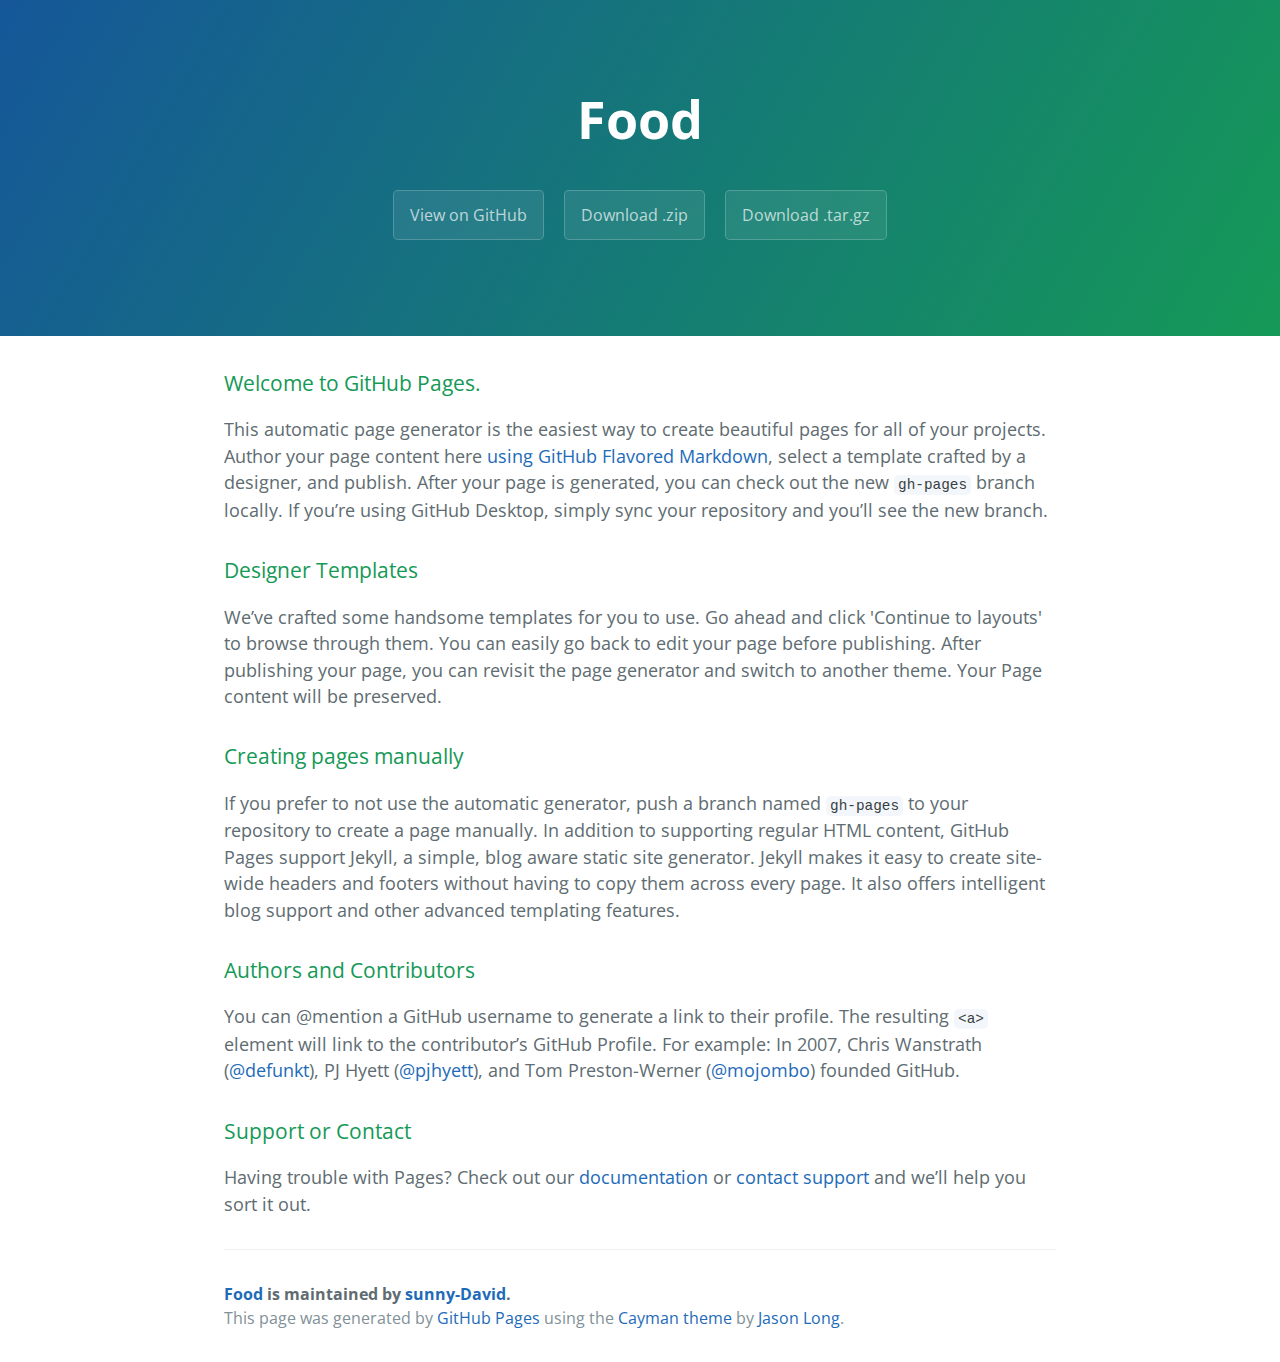
==== index.html @ e983cb5f "Create gh-pages branch via GitHub" ====
<!DOCTYPE html>
<html lang="en-us">
  <head>
    <meta charset="UTF-8">
    <title>Food by sunny-David</title>
    <meta name="viewport" content="width=device-width, initial-scale=1">
    <link rel="stylesheet" type="text/css" href="stylesheets/normalize.css" media="screen">
    <link href='https://fonts.googleapis.com/css?family=Open+Sans:400,700' rel='stylesheet' type='text/css'>
    <link rel="stylesheet" type="text/css" href="stylesheets/stylesheet.css" media="screen">
    <link rel="stylesheet" type="text/css" href="stylesheets/github-light.css" media="screen">
  </head>
  <body>
    <section class="page-header">
      <h1 class="project-name">Food</h1>
      <h2 class="project-tagline"></h2>
      <a href="https://github.com/sunny-David/food" class="btn">View on GitHub</a>
      <a href="https://github.com/sunny-David/food/zipball/master" class="btn">Download .zip</a>
      <a href="https://github.com/sunny-David/food/tarball/master" class="btn">Download .tar.gz</a>
    </section>

    <section class="main-content">
      <h3>
<a id="welcome-to-github-pages" class="anchor" href="#welcome-to-github-pages" aria-hidden="true"><span aria-hidden="true" class="octicon octicon-link"></span></a>Welcome to GitHub Pages.</h3>

<p>This automatic page generator is the easiest way to create beautiful pages for all of your projects. Author your page content here <a href="https://guides.github.com/features/mastering-markdown/">using GitHub Flavored Markdown</a>, select a template crafted by a designer, and publish. After your page is generated, you can check out the new <code>gh-pages</code> branch locally. If you’re using GitHub Desktop, simply sync your repository and you’ll see the new branch.</p>

<h3>
<a id="designer-templates" class="anchor" href="#designer-templates" aria-hidden="true"><span aria-hidden="true" class="octicon octicon-link"></span></a>Designer Templates</h3>

<p>We’ve crafted some handsome templates for you to use. Go ahead and click 'Continue to layouts' to browse through them. You can easily go back to edit your page before publishing. After publishing your page, you can revisit the page generator and switch to another theme. Your Page content will be preserved.</p>

<h3>
<a id="creating-pages-manually" class="anchor" href="#creating-pages-manually" aria-hidden="true"><span aria-hidden="true" class="octicon octicon-link"></span></a>Creating pages manually</h3>

<p>If you prefer to not use the automatic generator, push a branch named <code>gh-pages</code> to your repository to create a page manually. In addition to supporting regular HTML content, GitHub Pages support Jekyll, a simple, blog aware static site generator. Jekyll makes it easy to create site-wide headers and footers without having to copy them across every page. It also offers intelligent blog support and other advanced templating features.</p>

<h3>
<a id="authors-and-contributors" class="anchor" href="#authors-and-contributors" aria-hidden="true"><span aria-hidden="true" class="octicon octicon-link"></span></a>Authors and Contributors</h3>

<p>You can @mention a GitHub username to generate a link to their profile. The resulting <code>&lt;a&gt;</code> element will link to the contributor’s GitHub Profile. For example: In 2007, Chris Wanstrath (<a href="https://github.com/defunkt" class="user-mention">@defunkt</a>), PJ Hyett (<a href="https://github.com/pjhyett" class="user-mention">@pjhyett</a>), and Tom Preston-Werner (<a href="https://github.com/mojombo" class="user-mention">@mojombo</a>) founded GitHub.</p>

<h3>
<a id="support-or-contact" class="anchor" href="#support-or-contact" aria-hidden="true"><span aria-hidden="true" class="octicon octicon-link"></span></a>Support or Contact</h3>

<p>Having trouble with Pages? Check out our <a href="https://help.github.com/pages">documentation</a> or <a href="https://github.com/contact">contact support</a> and we’ll help you sort it out.</p>

      <footer class="site-footer">
        <span class="site-footer-owner"><a href="https://github.com/sunny-David/food">Food</a> is maintained by <a href="https://github.com/sunny-David">sunny-David</a>.</span>

        <span class="site-footer-credits">This page was generated by <a href="https://pages.github.com">GitHub Pages</a> using the <a href="https://github.com/jasonlong/cayman-theme">Cayman theme</a> by <a href="https://twitter.com/jasonlong">Jason Long</a>.</span>
      </footer>

    </section>

  
  </body>
</html>
---- stylesheets/stylesheet.css ----
* {
  box-sizing: border-box; }

body {
  padding: 0;
  margin: 0;
  font-family: "Open Sans", "Helvetica Neue", Helvetica, Arial, sans-serif;
  font-size: 16px;
  line-height: 1.5;
  color: #606c71; }

a {
  color: #1e6bb8;
  text-decoration: none; }
  a:hover {
    text-decoration: underline; }

.btn {
  display: inline-block;
  margin-bottom: 1rem;
  color: rgba(255, 255, 255, 0.7);
  background-color: rgba(255, 255, 255, 0.08);
  border-color: rgba(255, 255, 255, 0.2);
  border-style: solid;
  border-width: 1px;
  border-radius: 0.3rem;
  transition: color 0.2s, background-color 0.2s, border-color 0.2s; }
  .btn + .btn {
    margin-left: 1rem; }

.btn:hover {
  color: rgba(255, 255, 255, 0.8);
  text-decoration: none;
  background-color: rgba(255, 255, 255, 0.2);
  border-color: rgba(255, 255, 255, 0.3); }

@media screen and (min-width: 64em) {
  .btn {
    padding: 0.75rem 1rem; } }

@media screen and (min-width: 42em) and (max-width: 64em) {
  .btn {
    padding: 0.6rem 0.9rem;
    font-size: 0.9rem; } }

@media screen and (max-width: 42em) {
  .btn {
    display: block;
    width: 100%;
    padding: 0.75rem;
    font-size: 0.9rem; }
    .btn + .btn {
      margin-top: 1rem;
      margin-left: 0; } }

.page-header {
  color: #fff;
  text-align: center;
  background-color: #159957;
  background-image: linear-gradient(120deg, #155799, #159957); }

@media screen and (min-width: 64em) {
  .page-header {
    padding: 5rem 6rem; } }

@media screen and (min-width: 42em) and (max-width: 64em) {
  .page-header {
    padding: 3rem 4rem; } }

@media screen and (max-width: 42em) {
  .page-header {
    padding: 2rem 1rem; } }

.project-name {
  margin-top: 0;
  margin-bottom: 0.1rem; }

@media screen and (min-width: 64em) {
  .project-name {
    font-size: 3.25rem; } }

@media screen and (min-width: 42em) and (max-width: 64em) {
  .project-name {
    font-size: 2.25rem; } }

@media screen and (max-width: 42em) {
  .project-name {
    font-size: 1.75rem; } }

.project-tagline {
  margin-bottom: 2rem;
  font-weight: normal;
  opacity: 0.7; }

@media screen and (min-width: 64em) {
  .project-tagline {
    font-size: 1.25rem; } }

@media screen and (min-width: 42em) and (max-width: 64em) {
  .project-tagline {
    font-size: 1.15rem; } }

@media screen and (max-width: 42em) {
  .project-tagline {
    font-size: 1rem; } }

.main-content :first-child {
  margin-top: 0; }
.main-content img {
  max-width: 100%; }
.main-content h1, .main-content h2, .main-content h3, .main-content h4, .main-content h5, .main-content h6 {
  margin-top: 2rem;
  margin-bottom: 1rem;
  font-weight: normal;
  color: #159957; }
.main-content p {
  margin-bottom: 1em; }
.main-content code {
  padding: 2px 4px;
  font-family: Consolas, "Liberation Mono", Menlo, Courier, monospace;
  font-size: 0.9rem;
  color: #383e41;
  background-color: #f3f6fa;
  border-radius: 0.3rem; }
.main-content pre {
  padding: 0.8rem;
  margin-top: 0;
  margin-bottom: 1rem;
  font: 1rem Consolas, "Liberation Mono", Menlo, Courier, monospace;
  color: #567482;
  word-wrap: normal;
  background-color: #f3f6fa;
  border: solid 1px #dce6f0;
  border-radius: 0.3rem; }
  .main-content pre > code {
    padding: 0;
    margin: 0;
    font-size: 0.9rem;
    color: #567482;
    word-break: normal;
    white-space: pre;
    background: transparent;
    border: 0; }
.main-content .highlight {
  margin-bottom: 1rem; }
  .main-content .highlight pre {
    margin-bottom: 0;
    word-break: normal; }
.main-content .highlight pre, .main-content pre {
  padding: 0.8rem;
  overflow: auto;
  font-size: 0.9rem;
  line-height: 1.45;
  border-radius: 0.3rem; }
.main-content pre code, .main-content pre tt {
  display: inline;
  max-width: initial;
  padding: 0;
  margin: 0;
  overflow: initial;
  line-height: inherit;
  word-wrap: normal;
  background-color: transparent;
  border: 0; }
  .main-content pre code:before, .main-content pre code:after, .main-content pre tt:before, .main-content pre tt:after {
    content: normal; }
.main-content ul, .main-content ol {
  margin-top: 0; }
.main-content blockquote {
  padding: 0 1rem;
  margin-left: 0;
  color: #819198;
  border-left: 0.3rem solid #dce6f0; }
  .main-content blockquote > :first-child {
    margin-top: 0; }
  .main-content blockquote > :last-child {
    margin-bottom: 0; }
.main-content table {
  display: block;
  width: 100%;
  overflow: auto;
  word-break: normal;
  word-break: keep-all; }
  .main-content table th {
    font-weight: bold; }
  .main-content table th, .main-content table td {
    padding: 0.5rem 1rem;
    border: 1px solid #e9ebec; }
.main-content dl {
  padding: 0; }
  .main-content dl dt {
    padding: 0;
    margin-top: 1rem;
    font-size: 1rem;
    font-weight: bold; }
  .main-content dl dd {
    padding: 0;
    margin-bottom: 1rem; }
.main-content hr {
  height: 2px;
  padding: 0;
  margin: 1rem 0;
  background-color: #eff0f1;
  border: 0; }

@media screen and (min-width: 64em) {
  .main-content {
    max-width: 64rem;
    padding: 2rem 6rem;
    margin: 0 auto;
    font-size: 1.1rem; } }

@media screen and (min-width: 42em) and (max-width: 64em) {
  .main-content {
    padding: 2rem 4rem;
    font-size: 1.1rem; } }

@media screen and (max-width: 42em) {
  .main-content {
    padding: 2rem 1rem;
    font-size: 1rem; } }

.site-footer {
  padding-top: 2rem;
  margin-top: 2rem;
  border-top: solid 1px #eff0f1; }

.site-footer-owner {
  display: block;
  font-weight: bold; }

.site-footer-credits {
  color: #819198; }

@media screen and (min-width: 64em) {
  .site-footer {
    font-size: 1rem; } }

@media screen and (min-width: 42em) and (max-width: 64em) {
  .site-footer {
    font-size: 1rem; } }

@media screen and (max-width: 42em) {
  .site-footer {
    font-size: 0.9rem; } }
---- stylesheets/github-light.css ----
/*
The MIT License (MIT)

Copyright (c) 2016 GitHub, Inc.

Permission is hereby granted, free of charge, to any person obtaining a copy
of this software and associated documentation files (the "Software"), to deal
in the Software without restriction, including without limitation the rights
to use, copy, modify, merge, publish, distribute, sublicense, and/or sell
copies of the Software, and to permit persons to whom the Software is
furnished to do so, subject to the following conditions:

The above copyright notice and this permission notice shall be included in all
copies or substantial portions of the Software.

THE SOFTWARE IS PROVIDED "AS IS", WITHOUT WARRANTY OF ANY KIND, EXPRESS OR
IMPLIED, INCLUDING BUT NOT LIMITED TO THE WARRANTIES OF MERCHANTABILITY,
FITNESS FOR A PARTICULAR PURPOSE AND NONINFRINGEMENT. IN NO EVENT SHALL THE
AUTHORS OR COPYRIGHT HOLDERS BE LIABLE FOR ANY CLAIM, DAMAGES OR OTHER
LIABILITY, WHETHER IN AN ACTION OF CONTRACT, TORT OR OTHERWISE, ARISING FROM,
OUT OF OR IN CONNECTION WITH THE SOFTWARE OR THE USE OR OTHER DEALINGS IN THE
SOFTWARE.

*/

.pl-c /* comment */ {
  color: #969896;
}

.pl-c1 /* constant, variable.other.constant, support, meta.property-name, support.constant, support.variable, meta.module-reference, markup.raw, meta.diff.header */,
.pl-s .pl-v /* string variable */ {
  color: #0086b3;
}

.pl-e /* entity */,
.pl-en /* entity.name */ {
  color: #795da3;
}

.pl-smi /* variable.parameter.function, storage.modifier.package, storage.modifier.import, storage.type.java, variable.other */,
.pl-s .pl-s1 /* string source */ {
  color: #333;
}

.pl-ent /* entity.name.tag */ {
  color: #63a35c;
}

.pl-k /* keyword, storage, storage.type */ {
  color: #a71d5d;
}

.pl-s /* string */,
.pl-pds /* punctuation.definition.string, string.regexp.character-class */,
.pl-s .pl-pse .pl-s1 /* string punctuation.section.embedded source */,
.pl-sr /* string.regexp */,
.pl-sr .pl-cce /* string.regexp constant.character.escape */,
.pl-sr .pl-sre /* string.regexp source.ruby.embedded */,
.pl-sr .pl-sra /* string.regexp string.regexp.arbitrary-repitition */ {
  color: #183691;
}

.pl-v /* variable */ {
  color: #ed6a43;
}

.pl-id /* invalid.deprecated */ {
  color: #b52a1d;
}

.pl-ii /* invalid.illegal */ {
  color: #f8f8f8;
  background-color: #b52a1d;
}

.pl-sr .pl-cce /* string.regexp constant.character.escape */ {
  font-weight: bold;
  color: #63a35c;
}

.pl-ml /* markup.list */ {
  color: #693a17;
}

.pl-mh /* markup.heading */,
.pl-mh .pl-en /* markup.heading entity.name */,
.pl-ms /* meta.separator */ {
  font-weight: bold;
  color: #1d3e81;
}

.pl-mq /* markup.quote */ {
  color: #008080;
}

.pl-mi /* markup.italic */ {
  font-style: italic;
  color: #333;
}

.pl-mb /* markup.bold */ {
  font-weight: bold;
  color: #333;
}

.pl-md /* markup.deleted, meta.diff.header.from-file */ {
  color: #bd2c00;
  background-color: #ffecec;
}

.pl-mi1 /* markup.inserted, meta.diff.header.to-file */ {
  color: #55a532;
  background-color: #eaffea;
}

.pl-mdr /* meta.diff.range */ {
  font-weight: bold;
  color: #795da3;
}

.pl-mo /* meta.output */ {
  color: #1d3e81;
}
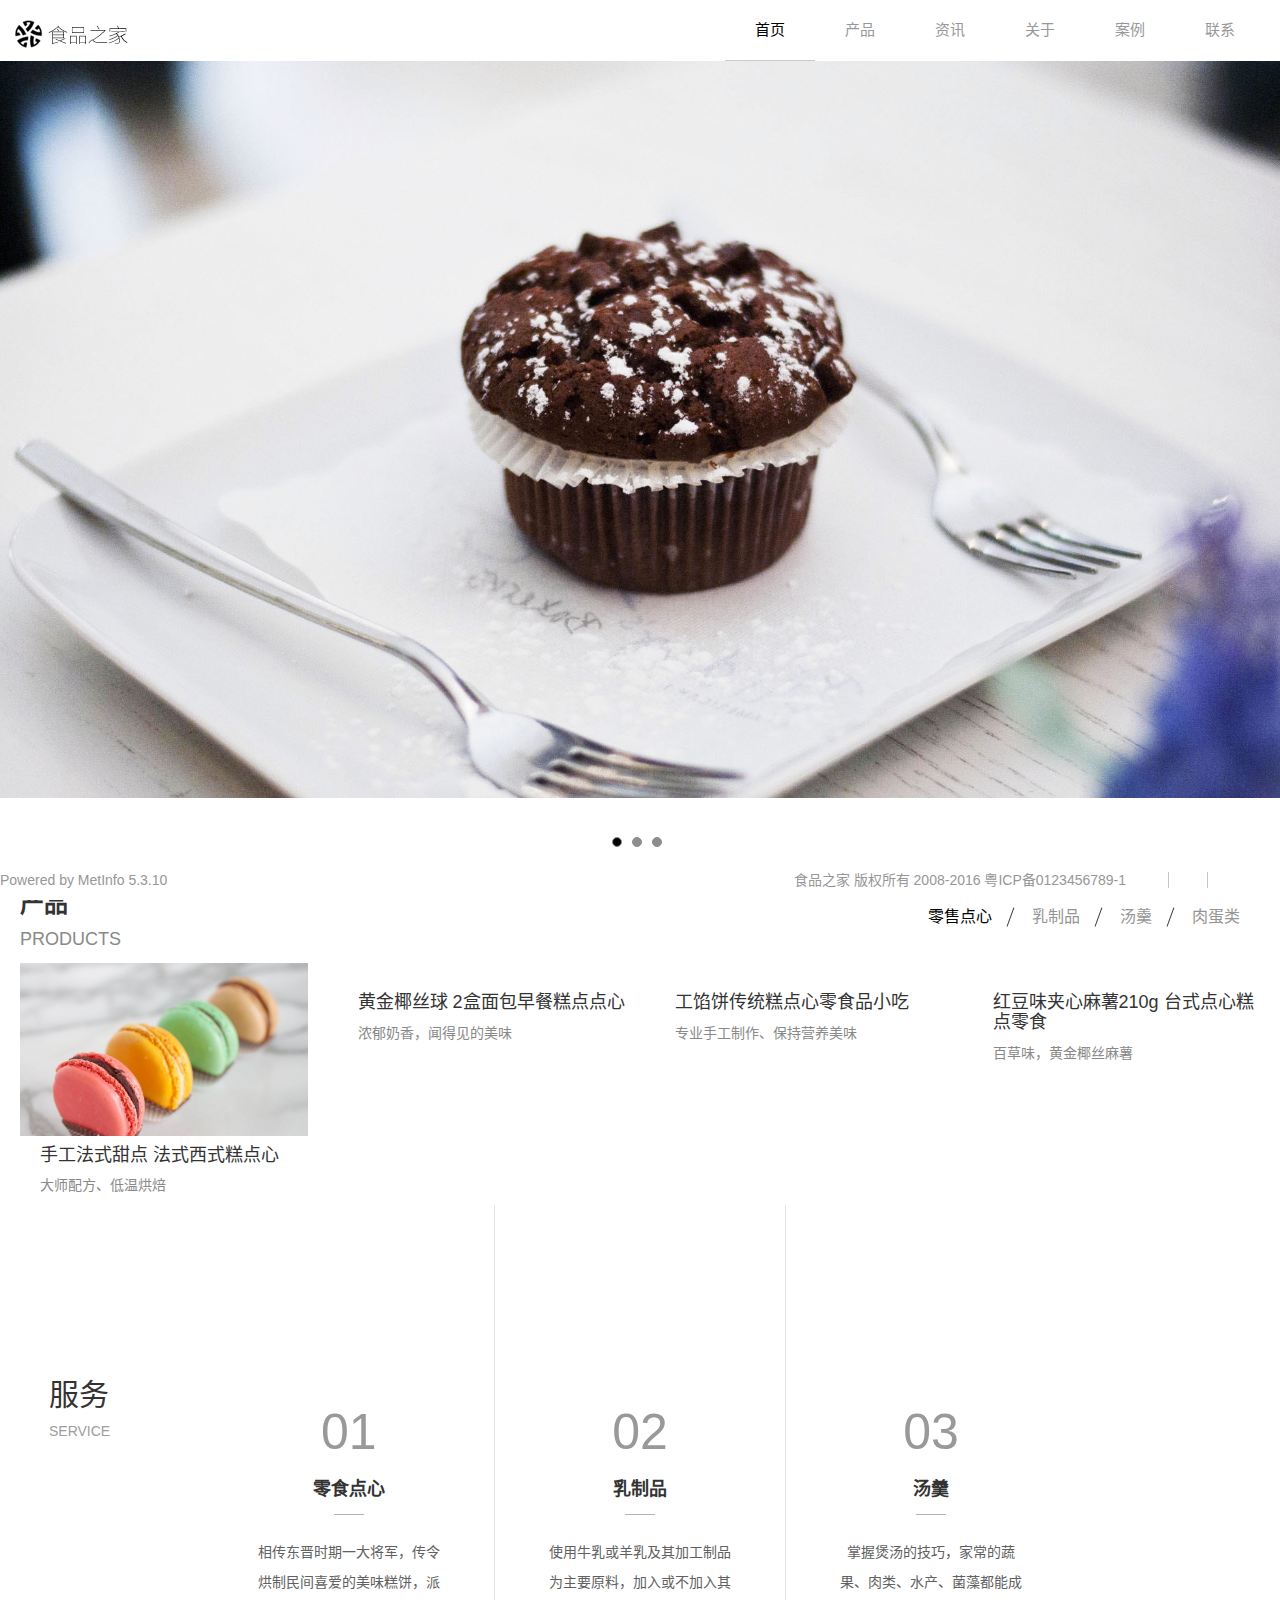
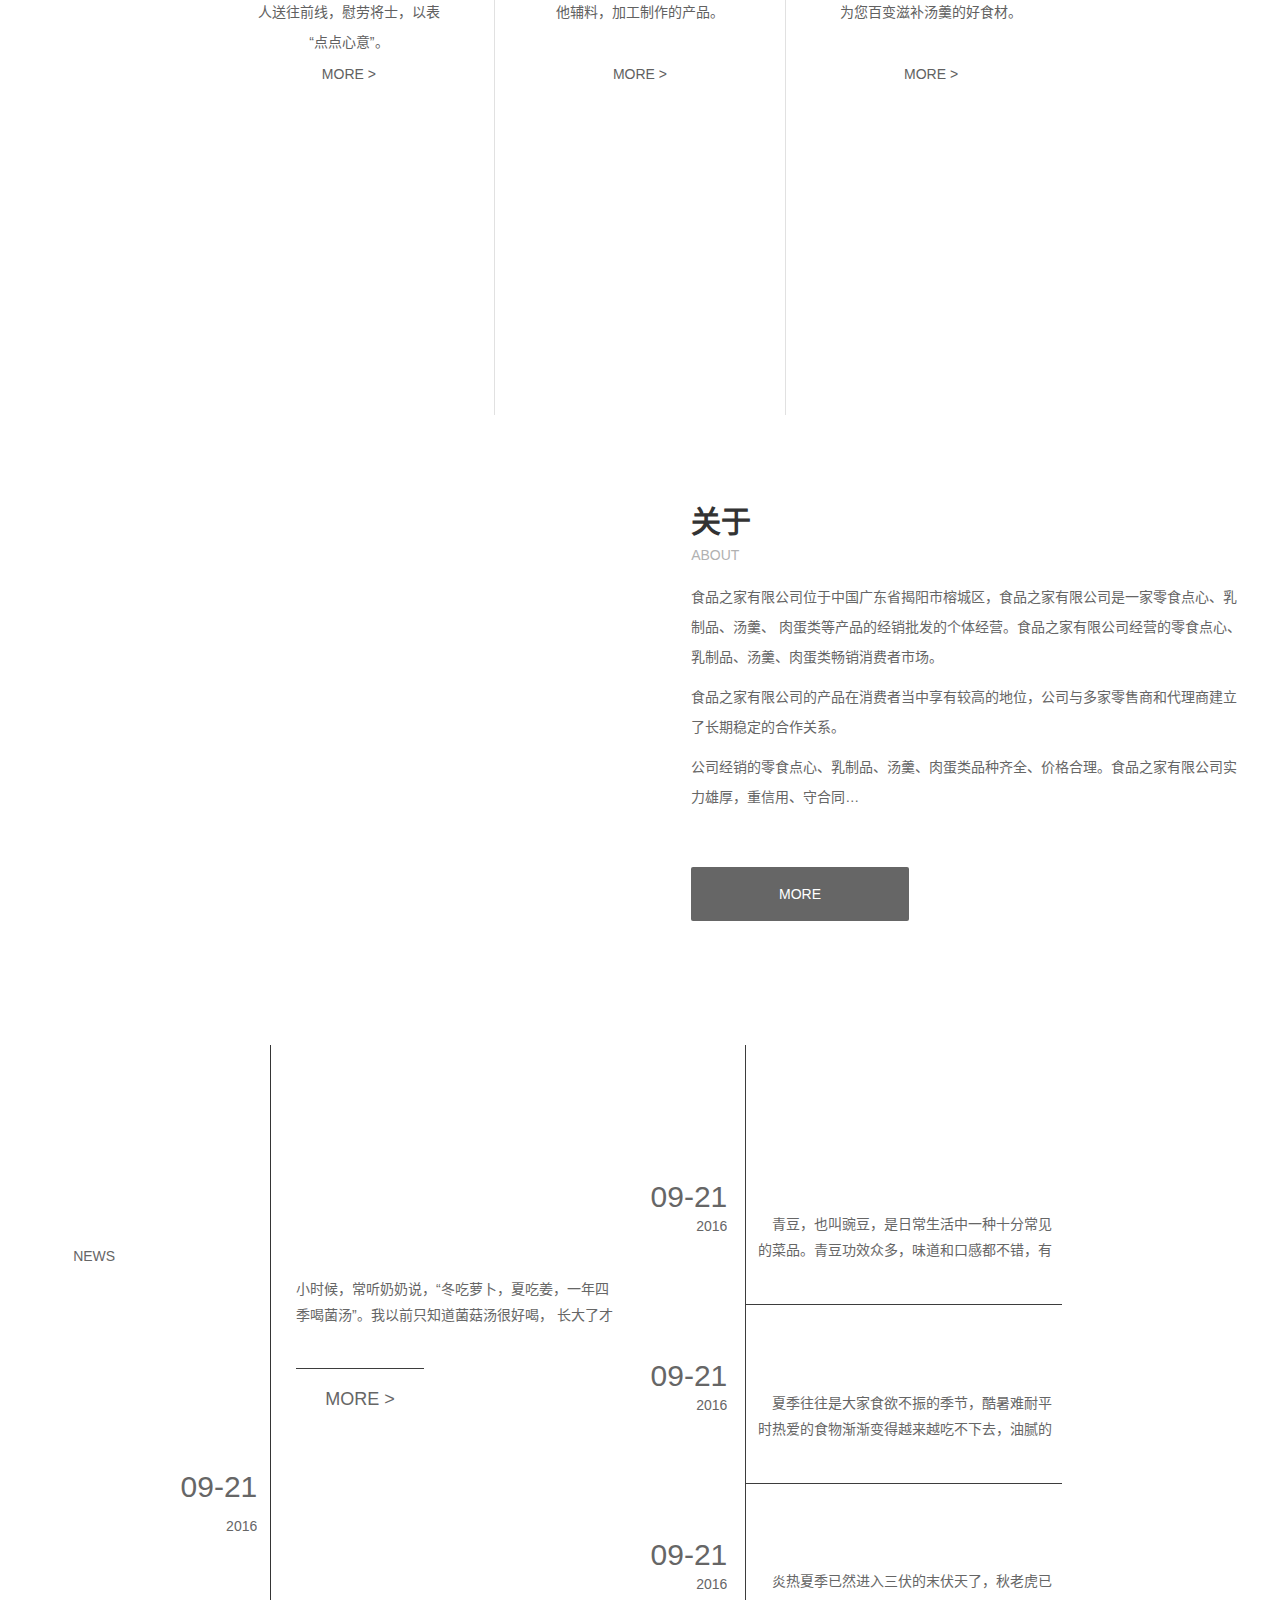
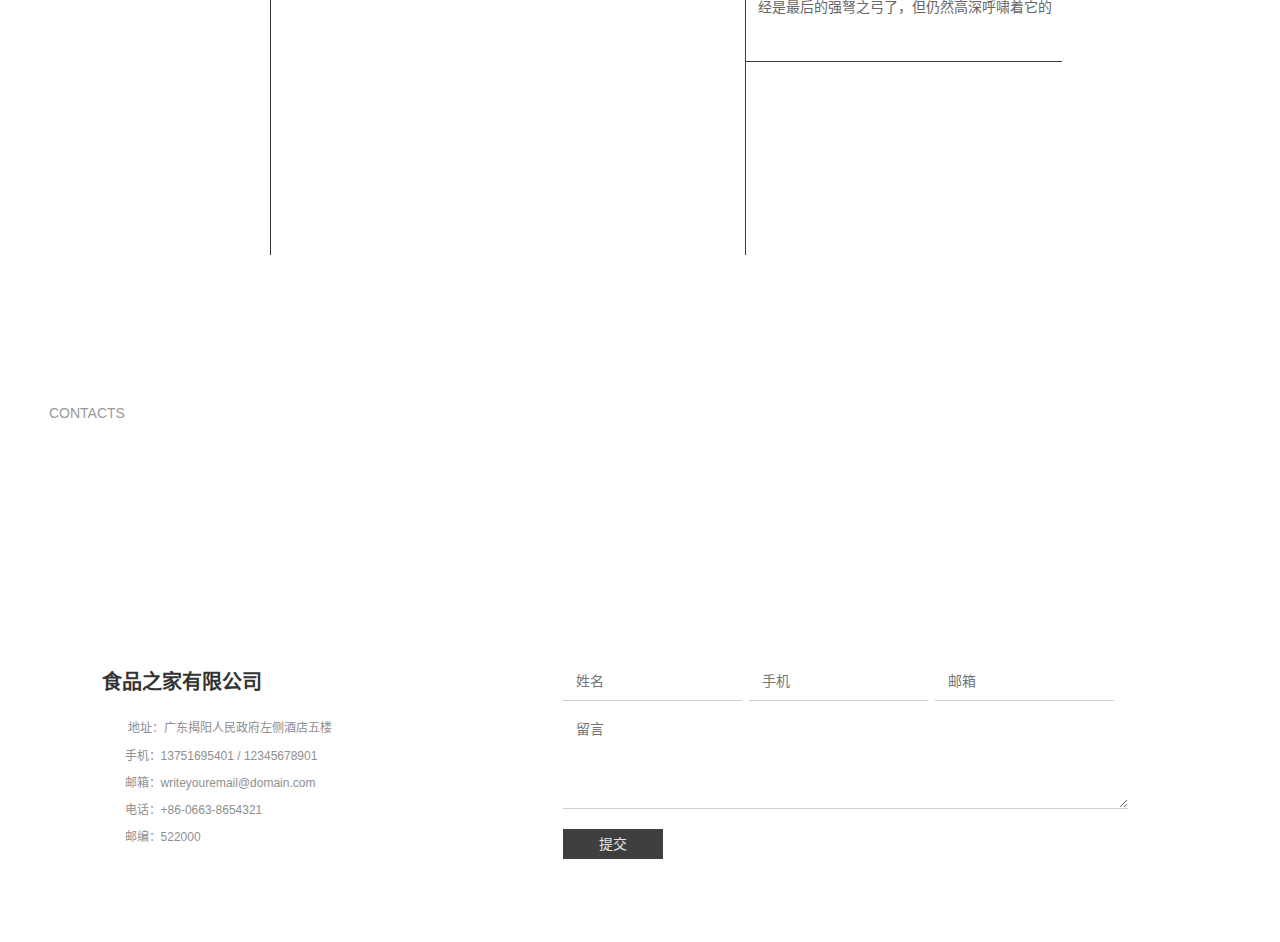
==== commit 643decea: "foot" ====
--- a/index.html
+++ b/index.html
@@ -1,57 +1,408 @@
 <!DOCTYPE html>
-<html lang="en-us">
-  <head>
+<html lang="zh-cn">
+<head>
     <meta charset="UTF-8">
-    <title>Food by sunny-David</title>
-    <meta name="viewport" content="width=device-width, initial-scale=1">
-    <link rel="stylesheet" type="text/css" href="stylesheets/normalize.css" media="screen">
-    <link href='https://fonts.googleapis.com/css?family=Open+Sans:400,700' rel='stylesheet' type='text/css'>
-    <link rel="stylesheet" type="text/css" href="stylesheets/stylesheet.css" media="screen">
-    <link rel="stylesheet" type="text/css" href="stylesheets/github-light.css" media="screen">
-  </head>
-  <body>
-    <section class="page-header">
-      <h1 class="project-name">Food</h1>
-      <h2 class="project-tagline"></h2>
-      <a href="https://github.com/sunny-David/food" class="btn">View on GitHub</a>
-      <a href="https://github.com/sunny-David/food/zipball/master" class="btn">Download .zip</a>
-      <a href="https://github.com/sunny-David/food/tarball/master" class="btn">Download .tar.gz</a>
-    </section>
+    <title>食品之家</title>
+    <link href="css/bootstrap.css" rel="stylesheet">
+    <link href="css/font-awesome.css" rel="stylesheet">
+    <link href="css/index.css" rel="stylesheet">
+    <link href="css/style.css" rel="stylesheet">
+    <script src="js/jquery-1.11.1.min.js"></script>
+    <script src="js/script.js"></script>
+    <script src="js/style.js"></script>
+    <script src="js/index.js"></script>
+</head>
+<body>
+<a href="#" id="top"><i class="fa fa-angle-up"></i></a>
+<div class="container-fluid">
+    <div class="header row">
+        <div class="logo"><img src="images/1474476017.jpg"></div>
+        <div class="nav hidden-sm hidden-xs">
+            <ul>
+                <li class="nav_a"><a href="javascript:;">首页</a></li>
+                <li><a href="views/product.html">产品</a></li>
+                <li><a href="views/information.html">资讯</a></li>
+                <li><a href="views/about.html">关于</a></li>
+                <li><a href="views/case.html">案例</a></li>
+                <li><a href="views/contact.html">联系</a></li>
+            </ul>
+        </div>
+        <div class="nav2 hidden-lg hidden-md">
+            <i class="fa fa-align-justify"></i>
+        </div>
+        <div class="submenu hidden-lg hidden-md">
+            <ul>
+                <li class="active"><a href="#">首页</a></li>
+                <li><a href="views/product.html">产品</a></li>
+                <li><a href="views/information.html">资讯</a></li>
+                <li><a href="views/about.html">关于</a></li>
+                <li><a href="views/case.html">案例</a></li>
+                <li><a href="views/contact.html">联系</a></li>
+            </ul>
+        </div>
 
-    <section class="main-content">
-      <h3>
-<a id="welcome-to-github-pages" class="anchor" href="#welcome-to-github-pages" aria-hidden="true"><span aria-hidden="true" class="octicon octicon-link"></span></a>Welcome to GitHub Pages.</h3>
+    </div>
+    <div class="banner row">
+        <div id="focus-banner col-xs-12">
+            <ul  id="focus-banner-list">
+                <li><img class="focus-banner-img" src="images/1474442919.jpg"></li>
+                <li class="li1"><img class="focus-banner-img" src="images/1474442575.jpg"></li>
+                <li class="li1"><img class="focus-banner-img" src="images/1474438255.jpg"></li>
+            </ul>
+            <a href="javascript:;" id="prev-img" class="focus-handle"><i class=" fa fa-angle-left"></i></a>
+            <a href="javascript:;" id="next-img" class="focus-handle"><i class=" fa fa-angle-right"></i></a>
+            <ul id="focus-bubble"></ul>
+        </div>
+    </div>
+    <div class="main">
+        <div class="main1">
+            <div class="row title">
+                <div class="text col-md-4 col-sm-12 ">
+                    <h2>产品</h2>
+                    <p>PRODUCTS</p>
+                </div>
+                <div class="col-md-6 col-md-offset-2 col-sm-12 nav">
+                    <ul>
+                        <li class="active"><a href="javascript:;">零售点心</a></li>
+                        <li><a href="javascript:;">乳制品</a></li>
+                        <li><a href="javascript:;">汤羹</a></li>
+                        <li><a href="javascript:;">肉蛋类</a></li>
+                    </ul>
+                </div>
+            </div>
+            <div class="row content">
+                <div class="cont">
+                    <div class="col-md-3 col-xs-6">
+                        <div class="pic">
+                            <img src="images/thumb01.jpg">
+                        </div>
+                        <div class="text">
+                            <h4>手工法式甜点 法式西式糕点心</h4>
+                            <p>大师配方、低温烘焙 </p>
+                        </div>
+                    </div>
+                    <div class="col-md-3 col-xs-6">
+                        <div class="pic">
+                            <img src="images/thumb02.jpg">
+                        </div>
+                        <div class="text">
+                            <h4>黄金椰丝球 2盒面包早餐糕点点心</h4>
+                            <p>浓郁奶香，闻得见的美味 </p>
+                        </div>
+                    </div>
+                    <div class="col-md-3 col-xs-6">
+                        <div class="pic">
+                            <img src="images/thumb03.jpg">
+                        </div>
+                        <div class="text">
+                            <h4>工馅饼传统糕点心零食品小吃</h4>
+                            <p>专业手工制作、保持营养美味 </p>
+                        </div>
+                    </div>
+                    <div class="col-md-3 col-xs-6">
+                        <div class="pic">
+                            <img src="images/thumb04.jpg">
+                        </div>
+                        <div class="text">
+                            <h4>红豆味夹心麻薯210g 台式点心糕点零食</h4>
+                            <p>百草味，黄金椰丝麻薯 </p>
+                        </div>
+                    </div>
+                </div>
+                <div class="cont">
+                    <div class="col-md-3 col-xs-5">
+                        <div class="pic">
+                            <img src="images/thumb05.jpg">
+                        </div>
+                        <div class="text">
+                            <h4>内蒙古特产牛奶酪 乳制品酸奶酥</h4>
+                            <p>内蒙古、手制特产奶酪 </p>
+                        </div>
+                    </div>
+                    <div class="col-md-3 col-xs-5">
+                        <div class="pic">
+                            <img src="images/thumb06.jpg">
+                        </div>
+                        <div class="text">
+                            <h4>小猪奶黄包子冷冻早餐点心面包</h4>
+                            <p>美味源于好造型 </p>
+                        </div>
+                    </div>
+                </div>
+                <div class="cont">
+                    <div class="col-md-3 col-xs-5">
+                        <div class="pic">
+                            <img src="images/thumb07.jpg">
+                        </div>
+                        <div class="text">
+                            <h4>香菇蔬菜汤多口味即食速溶汤</h4>
+                            <p>三秒冲泡，美味即现  </p>
+                        </div>
+                    </div>
+                </div>
+                <div class="cont">
+                    <div class="col-md-3 col-xs-5">
+                        <div class="pic">
+                            <img src="images/thumb08.jpg">
+                        </div>
+                        <div class="text">
+                            <h4>元气蛋肉丸肉蛋狗猫零食湿粮罐头</h4>
+                            <p>混合美味鲜肉, 美食 </p>
+                        </div>
+                    </div>
+                </div>
+            </div>
+        </div>
+        <div class="main2">
+            <div class="row">
+                <div class="text col-xs-12 hidden-md hidden-lg">
+                    <h2>服务</h2>
+                    <p>SERVICE</p>
+                </div>
+            </div>
+            <div class="row">
+                <div class="col-md-2 hidden-xs hidden-sm">
+                    <h2>服务</h2>
+                    <p>SERVICE</p>
+                    <a href="javascript:;" class="angle-left"><i class=" fa fa-angle-left"></i></a>
+                </div>
+                <div class="col-md-8 col-xs-12">
+                    <ul class="row">
+                        <li class="col-md-4  col-xs-6">
+                            <div class="cont">
+                                <div class="pic">
+                                    <img src="images/thumb09.jpg">
+                                </div>
+                                <h1>01</h1>
+                                <h2>零食点心</h2>
+                                <p>相传东晋时期一大将军，传令烘制民间喜爱的美味糕饼，派人送往前线，慰劳将士，以表“点点心意”。</p>
+                                <span>MORE ></span>
+                            </div>
+                        </li>
+                        <li class="active col-md-4  col-xs-6">
+                            <div class="cont">
+                                <div class="pic">
+                                    <img src="images/thumb10.jpg">
+                                </div>
+                                <h1>02</h1>
+                                <h2>乳制品</h2>
+                                <p>使用牛乳或羊乳及其加工制品为主要原料，加入或不加入其他辅料，加工制作的产品。</p>
+                                <span>MORE ></span>
+                            </div>
+                        </li>
+                        <li class="col-md-4  col-xs-6">
+                            <div class="cont">
+                                <div class="pic">
+                                    <img src="images/thumb11.jpg">
+                                </div>
+                                <h1>03</h1>
+                                <h2>汤羹</h2>
+                                <p>掌握煲汤的技巧，家常的蔬果、肉类、水产、菌藻都能成为您百变滋补汤羹的好食材。</p>
+                                <span>MORE ></span>
+                            </div>
+                        </li>
+                        <li class="col-md-4  col-xs-6">
+                            <div class="cont">
+                                <div class="pic">
+                                    <img src="images/thumb12.jpg">
+                                </div>
+                                <h1>04</h1>
+                                <h2>肉蛋类</h2>
+                                <p>洁白、嫩滑、松脆、味鲜美，富弹性，从高处扔下，可弹起10--20厘米，以猪肉，牛肉制作而成。</p>
+                                <span>MORE ></span>
+                            </div>
+                        </li>
+                    </ul>
+                </div>
+                <div class="col-md-2 hidden-xs hidden-sm">
+                    <a href="javascript:;" class="angle-right"><i class=" fa fa-angle-right"></i></a>
+                </div>
+            </div>
+        </div>
+        <div class="main3 row">
+            <div class="left col-xs-12 col-md-6">
+                <a href="javascript:;" class="angle-left"><i class=" fa fa-angle-left"></i></a>
+                <a href="javascript:;" class="angle-right"><i class=" fa fa-angle-right"></i></a>
+                <img src="images/banner_1.jpg">
+            </div>
+            <div class=" right col-xs-12 col-md-6">
+                <div class="text">
+                    <h2>关于</h2>
+                    <h5>ABOUT</h5>
+                    <p>
+                        食品之家有限公司位于中国广东省揭阳市榕城区，食品之家有限公司是一家零食点心、乳制品、汤羹、
+                        肉蛋类等产品的经销批发的个体经营。食品之家有限公司经营的零食点心、乳制品、汤羹、肉蛋类畅销消费者市场。
+                    </p>
+                    <p>
+                        食品之家有限公司的产品在消费者当中享有较高的地位，公司与多家零售商和代理商建立了长期稳定的合作关系。
+                    </p>
+                    <p>
+                        公司经销的零食点心、乳制品、汤羹、肉蛋类品种齐全、价格合理。食品之家有限公司实力雄厚，重信用、守合同…
+                    </p>
+                </div>
+                <a href="javascript:;">MORE <i>></i></a>
+            </div>
+        </div>
+        <div class="main4 row">
+            <div class="col-md-2">
+                <div class="text">
+                    <h2>新闻</h2>
+                    <p>NEWS</p>
+                </div>
+                <a href="javascript:;" class="angle-left  hidden-xs hidden-sm"><i class=" fa fa-angle-left"></i></a>
+            </div>
+            <div class="col-md-4  hidden-xs hidden-sm">
+                <div class="left">
+                    <img src="images/thumb13.jpg">
+                    <div class="text1">
+                        <div class="text3">
+                            <h3>记忆中的菌菇汤，你怀念吗？</h3>
+                            <p>
+                                小时候，常听奶奶说，“冬吃萝卜，夏吃姜，一年四季喝菌汤”。我以前只知道菌菇汤很好喝，
+                                长大了才知道菌菇汤不止好喝，原来还有很高的营养价值。今天，
+                                就让天天营养小编和大家一起来学学怎么做出美味的菌菇汤吧！
+                                蘑菇有什么营养价值？据研究表明，蘑菇中，富含着十八种氨基酸物质，而且在有些蘑菇中，
+                                蛋白质的氨基酸组成比例甚至比牛肉更好。有研究还提出，其实蘑菇中的蛋白质含量也非常高，
+                                其营养价值仅仅次于牛奶的
+                            </p>
+                        </div>
+                        <span>MORE ></span>
+                        <div class="text2">
+                            <h2>09-21</h2>
+                            <p>2016</p>
+                        </div>
+                    </div>
+                </div>
+            </div>
+            <div class="col-md-4 col-xs-4 col-xs-offset-4">
+                <ul>
+                    <li>
+                        <div class="text3">
+                            <h3>炒青豆，饭桌上的一抹绿！</h3>
+                            <p>青豆，也叫豌豆，是日常生活中一种十分常见的菜品。青豆功效众多，味道和口感都不错，有多种烹饪方法。…</p>
+                        </div>
+                        <div class="text2">
+                            <h2>09-21</h2>
+                            <p>2016</p>
+                        </div>
+                    </li>
+                    <li>
+                        <div class="text3">
+                            <h3>食欲食欲快回来，夏季开胃小菜炒香菇</h3>
+                            <p> 夏季往往是大家食欲不振的季节，酷暑难耐平时热爱的食物渐渐变得越来越吃不下去，油腻的东西更是难以下咽…</p>
+                        </div>
+                        <div class="text2">
+                            <h2>09-21</h2>
+                            <p>2016</p>
+                        </div>
+                    </li>
+                    <li>
+                        <div class="text3">
+                            <h3>素食大全送你一篇全攻略，消暑解热之食就靠它！</h3>
+                            <p>炎热夏季已然进入三伏的末伏天了，秋老虎已经是最后的强弩之弓了，但仍然高深呼啸着它的不甘心，天气是无法…</p>
+                        </div>
+                        <div class="text2">
+                            <h2>09-21</h2>
+                            <p>2016</p>
+                        </div>
+                    </li>
+                </ul>
+            </div>
+            <div class="col-md-4 col-xs-4 col-xs-offset-4">
+                <ul>
+                    <li>
+                        <div class="text3">
+                            <h3>芋头蒸多长时间才好吃？农村野味就要这样吃</h3>
+                            <p>
+                                芋头相信大家都吃过，因为芋头含有丰富的维生素和人体所需的微量元素，深受人们的喜爱。
+                                儿时的我对这样的美味实在难以抵抗，你呢？那你知道芋头蒸多长时间？怎样做才能更好的展现它的美味呢，
+                                现在和天天营养小编一起聊聊那些年我们吃过的美味食物—芋头吧。
+                                一、其貌不扬的芋头有这么多的食疗作用在了解芋头蒸多长时间之前先来看看这个其貌不扬的芋头有哪些食疗作用吧。
+                                芋头中富含蛋白质、钙、磷、铁、钾、镁、钠、胡萝
+                            </p>
+                        </div>
+                        <div class="text2">
+                            <h2>09-21</h2>
+                            <p>2016</p>
+                        </div>
+                    </li>
+                    <li>
+                        <div class="text3">
+                            <h3>潮州菜系的一朵奇葩，橄榄菜的做法你知道多少</h3>
+                            <p>
+                                橄榄菜的做法工艺可以源远流长，可以追溯到宋代，“清、鲜、爽、嫩、滑”等特点让橄榄菜深受大众的喜爱，
+                                可说是名闻遐迩的潮州菜系中的一朵奇葩。色泽乌艳、油香浓郁、美味诱人的橄榄菜也是潮汕人日常居家的小菜美食。
+                                那么橄榄菜的做法到底有哪些呢?下面天天营养小编就为大家详细地介绍一下橄榄菜的做法和橄榄菜的营养价值。
+                                关于橄榄菜的做法，还有一个美丽的民间传说每年夏天，肆虐的台风刮过之后橄榄林子里总会落下
+                            </p>
+                        </div>
+                        <div class="text2">
+                            <h2>09-21</h2>
+                            <p>2016</p>
+                        </div>
+                    </li>
+                    <li>
+                        <div class="text3">
+                            <h3>9款超级美味又营养的粗粮粥，健康身体全靠吃粗粮！</h3>
+                            <p>
+                                多吃五谷杂粮，有益身体健康，五谷杂粮也就是我们常说的粗粮。每天一碗粗粮粥，不仅能为人体补充多种营养，
+                                还能有效预防慢性疾病，达到延年益寿的目的。但是，粗粮有这么多，怎么样搭配才能既美味又营养呢？
+                                下面，天天营养网小编就来为大家介绍几种粗粮粥的养生搭配，帮助大家做出健康美味的粗粮粥。
+                                一、粗粮粥科普：粗粮粥中的粗粮有哪些？粗粮即五谷杂粮，但现在我们通常说的五谷杂粮，
+                                与以前所说的五谷杂粮有些不同
+                            </p>
+                        </div>
+                        <div class="text2">
+                            <h2>09-21</h2>
+                            <p>2016</p>
+                        </div>
+                    </li>
+                </ul>
+            </div>
+            <div class="col-md-2 hidden-xs hidden-sm">
+                <a href="javascript:;" class="angle-right"><i class=" fa fa-angle-right"></i></a>
+            </div>
+        </div>
+    </div>
 
-<p>This automatic page generator is the easiest way to create beautiful pages for all of your projects. Author your page content here <a href="https://guides.github.com/features/mastering-markdown/">using GitHub Flavored Markdown</a>, select a template crafted by a designer, and publish. After your page is generated, you can check out the new <code>gh-pages</code> branch locally. If you’re using GitHub Desktop, simply sync your repository and you’ll see the new branch.</p>
+    <div class="row fot">
+        <div class="footer_banner col-xs-12">
+            <h2>联系</h2>
+            <p>CONTACTS</p>
+        </div>
+    </div>
+    <div class=" footer row">
+        <div class="col-md-4 col-xs-12">
+            <h4>食品之家有限公司</h4>
+            <p><i class="fa fa-map-marker"></i> 地址：广东揭阳人民政府左侧酒店五楼</p>
+            <p><i class="fa fa-print"></i>手机：13751695401 / 12345678901</p>
+            <p><i class="fa fa-envelope"></i>邮箱：writeyouremail@domain.com</p>
+            <p><i class="fa fa-phone"></i>电话：+86-0663-8654321</p>
+            <p><i class="fa fa-codepen"></i>邮编：522000</p>
+        </div>
+        <div class="col-md-7 col-xs-12 col-md-offset-1">
+            <form>
+                <input type="text" placeholder="姓名">
+                <input type="text" placeholder="手机">
+                <input type="text" placeholder="邮箱">
+                <textarea placeholder="留言"></textarea>
+            </form>
+            <a href="javascript:;">提交</a>
+        </div>
+    </div>
+    <div class="bot row">
+        <div class="col-xs-12">
+            <div class="left"><p>Powered by MetInfo 5.3.10</p></div>
+            <div class="right">
+                <p>食品之家 版权所有 2008-2016 粤ICP备0123456789-1 </p>
+                <i class="fa fa-weixin"><img src="images/1422258610.jpg"> </i>
+                <i class="fa fa-qq"></i>
+                <i class="fa fa-weibo"></i>
+            </div>
+        </div>
+    </div>
+</div>
+</body>
+</html>
 
-<h3>
-<a id="designer-templates" class="anchor" href="#designer-templates" aria-hidden="true"><span aria-hidden="true" class="octicon octicon-link"></span></a>Designer Templates</h3>
 
-<p>We’ve crafted some handsome templates for you to use. Go ahead and click 'Continue to layouts' to browse through them. You can easily go back to edit your page before publishing. After publishing your page, you can revisit the page generator and switch to another theme. Your Page content will be preserved.</p>
-
-<h3>
-<a id="creating-pages-manually" class="anchor" href="#creating-pages-manually" aria-hidden="true"><span aria-hidden="true" class="octicon octicon-link"></span></a>Creating pages manually</h3>
-
-<p>If you prefer to not use the automatic generator, push a branch named <code>gh-pages</code> to your repository to create a page manually. In addition to supporting regular HTML content, GitHub Pages support Jekyll, a simple, blog aware static site generator. Jekyll makes it easy to create site-wide headers and footers without having to copy them across every page. It also offers intelligent blog support and other advanced templating features.</p>
-
-<h3>
-<a id="authors-and-contributors" class="anchor" href="#authors-and-contributors" aria-hidden="true"><span aria-hidden="true" class="octicon octicon-link"></span></a>Authors and Contributors</h3>
-
-<p>You can @mention a GitHub username to generate a link to their profile. The resulting <code>&lt;a&gt;</code> element will link to the contributor’s GitHub Profile. For example: In 2007, Chris Wanstrath (<a href="https://github.com/defunkt" class="user-mention">@defunkt</a>), PJ Hyett (<a href="https://github.com/pjhyett" class="user-mention">@pjhyett</a>), and Tom Preston-Werner (<a href="https://github.com/mojombo" class="user-mention">@mojombo</a>) founded GitHub.</p>
-
-<h3>
-<a id="support-or-contact" class="anchor" href="#support-or-contact" aria-hidden="true"><span aria-hidden="true" class="octicon octicon-link"></span></a>Support or Contact</h3>
-
-<p>Having trouble with Pages? Check out our <a href="https://help.github.com/pages">documentation</a> or <a href="https://github.com/contact">contact support</a> and we’ll help you sort it out.</p>
-
-      <footer class="site-footer">
-        <span class="site-footer-owner"><a href="https://github.com/sunny-David/food">Food</a> is maintained by <a href="https://github.com/sunny-David">sunny-David</a>.</span>
-
-        <span class="site-footer-credits">This page was generated by <a href="https://pages.github.com">GitHub Pages</a> using the <a href="https://github.com/jasonlong/cayman-theme">Cayman theme</a> by <a href="https://twitter.com/jasonlong">Jason Long</a>.</span>
-      </footer>
-
-    </section>
-
-  
-  </body>
-</html>
--- a/css/index.css
+++ b/css/index.css
@@ -0,0 +1,209 @@
+@media (min-width: 768px){
+    .banner{height: 30vh;}
+    .main1 .nav{text-align: center;}
+    .main1 .text{text-align: center;}
+    .main1 ul{padding-top: 0;}
+    .main1 .content .text{text-align: center;}
+    .main2 li{height: 40vh;}
+    .main2 li .cont{margin-top: 0;padding: 0 5vw;}
+    .main2 li:last-child{display: block;}
+    .main2 li:hover .pic{display: block;}
+    .main2 .pic{height: 15vh;overflow: hidden;display: none;}
+    .main2 ul .active{border:none;}
+    .main2{height: 100%;}
+    .main3 .right a{margin-left: 35%;width: 30vw;}
+    .main3 .text{text-align: center;}
+    .main3 .text p{text-align: left;}
+    .main4{height: 100%;}
+    .main4 .text{text-align: center;}
+    .main4 ul{padding-top: 0;}
+    .footer .col-md-4{text-align: center;}
+    .footer p{font-size: 14px;}
+    .footer input{width: 100%;margin-top: 1px;padding: 2vh 1vw;}
+    .footer textarea{width: 100%;}
+    .bot{text-align: center;}
+    .bot .right{float: none;}
+    .bot p{float: none;}
+    .footer a{width: 100%;}
+
+}
+@media (max-width: 768px){
+    .banner{height: 30vh;}
+    .main1 .nav{text-align: center;}
+    .main1 .text{text-align: center;}
+    .main1 ul{padding-top: 0;}
+    .main1 .content .text{text-align: center;}
+    .main2 .pic{height: 15vh;overflow: hidden;display: none;}
+    .main2 li:hover .pic{display: block;}
+    .main3 .text{text-align: center;}
+    .main3 .text p{text-align: left;}
+    .main3 .right a{margin-left: 30%;width: 40vw;}
+    .main4 .text{text-align: center;}
+    .footer{padding-top: 0;}
+    .footer .col-md-4{text-align: center;}
+    .footer p{font-size: 14px;}
+    .footer input{width: 100%;margin-top: 1px;padding: 2vh 1vw;}
+    .footer textarea{width: 100%;}
+    .bot{text-align: center;}
+
+}
+
+@media (max-width: 320px){
+    .main4 .col-xs-offset-4{margin-left: 0;}
+}
+
+
+
+@media (min-width: 992px){
+    .banner{height: 90vh;}
+    .main1 .nav{text-align: right;}
+    .main1 .text{text-align: left;}
+    .main1 ul{padding-top: 30px;}
+    .main1 .content .text{text-align: left;padding-left: 20px;}
+    .main2 .col-md-2{display: block;}
+    .main2 li .cont{margin-top: 20vh;padding:0;}
+    .main2 li{height: 90vh;}
+    .main2 li:last-child{display: none;}
+    .main2 ul .active{border-right: 1px solid #e1e1e1;border-left: 1px solid #e1e1e1;}
+    .main2 .pic{height: 25vh;}
+    .main2{height: 90vh;}
+    .main3{height: 70vh;}
+    .main3 h2{text-align: left;}
+    .main3 h5{text-align: left;}
+    .main3 .right a{margin-left: 0;width: 17vw;}
+    .main4{height: 90vh;}
+    .main4 .col-md-2{padding:15vh 5vw;}
+    .main4 ul{padding-top: 9vh;}
+    .main4 .col-xs-offset-4{ margin-left:0;}
+    .footer{padding: 4vh 8vw;}
+    .footer .col-md-4{text-align: left;}
+    .footer p{font-size: 12px;}
+    .footer input{width: 14vw;padding: 1vh 1vw;}
+    .footer textarea{width: 92%;}
+    .footer_banner{top: -15px;}
+    .bot{position: fixed;left: 0;bottom: 0;}
+    .bot .right{float: right;}
+    .bot p{float: left;}
+    .footer a{width: 100px;}
+}
+
+.angle-right:hover i{color: #666;transition: all .3s;}
+.angle-left:hover i{color: #666;transition: all .3s;}
+
+
+
+.banner{overflow: hidden;position: relative;}
+.banner ul{margin: 0;}
+#focus-banner{width: 100%;}
+#focus-banner-list{  position: relative;  }
+.banner .focus-banner-img{float: left;}
+.banner #focus-banner-list li{  position: absolute;  left: 0;  top: 0;  width: 100%; }
+.banner #focus-banner-list img{position: absolute;left: 0;top:0;width: 100%;}
+.banner .li1{display: none;}
+.banner .focus-handle{position: absolute;font-size: 50px;z-index: 10;}
+.banner .focus-handle i{color: #b0b0b0;transition: all .3s;}
+.banner .focus-handle:hover i{color: #626262;}
+.banner #prev-img{left: 10%;top:40%;}
+.banner #next-img{right: 10%;top:40%;}
+#focus-bubble{position: absolute;left: 50%;bottom: 3%;z-index: 10;}
+#focus-bubble li{  float: left;  width: 10px;  height: 10px;  margin: 0 5px;  border-radius: 50%;
+    border: 1px #8d8d8d solid;  cursor: pointer;background: #8d8d8d;  }
+#focus-bubble li.current{background: #000;}
+
+.main1{padding: 0 20px;}
+.main1 .title h2{font-size: 24px;font-weight: bold;}
+.main1 .title p{font-size: 18px;color: #898989;}
+.main1 ul{display: inline-block;}
+.main1 li{float: left;padding: 5px 20px;position: relative;}
+.main1 ul li:after{content: "";width: 1px;height: 20px;background: #3a3a3a;position: absolute;right: 1px;top:6px;
+    transform:rotate(20deg);}
+.main1 ul li:last-child:after{display: none;}
+.main1 li a{font-size: 16px;color: #959595;}
+.main1 .pic{overflow: hidden;}
+.main1 .pic img{width: 100%;transition: all .5s;}
+.main1 .pic:hover img{transform:scale(1.2); }
+.main1 .active a{color: #000;}
+.main1 .content .text p{color: #898989;}
+.main1 .content .cont{display: none;}
+.main1 .bot{margin-bottom: 2vh;}
+.main1 .bot .left{text-align: right;border-right: 1px solid #e1e1e8;}
+
+.main2{background: url("../images/1474438996.jpg") no-repeat left top;background-size: cover;}
+.main2 .col-md-2{padding: 17vh 0 0 5vw;position: relative;}
+.main2 .col-md-2 p{color: #9e9e9e;}
+.main2 .col-md-2 a{position: absolute;right: 3vw;top: 40vh;font-size: 50px;color: #9e9e9e;}
+.main2 .col-md-2 .angle-right{left: 3vw;}
+
+.main2 .col-xs-8{height: 100%;}
+.main2 ul{text-align: center;margin-bottom: 0;}
+.main2 li .cont{float: left;width: 100%;height: 45vh;}
+.main2 li .cont img{width: 100%;display: none;}
+.main2 ul h1{color: #999999;font-size: 50px;}
+.main2 ul h2{font-size: 18px;font-weight: bold;position: relative;}
+.main2 ul h2:after{content: "";width: 30px;height: 1px;background: #b3b3b3;position: absolute;left: 50%;bottom: -15px;margin-left: -15px;}
+.main2 li{padding: 0 2vw;transition: all 1s;}
+.main2 li p{line-height: 30px;padding: 3vh 2vw 0;color: #616161;height: 16vh;overflow: hidden;}
+.main2 li span{color: #616161;}
+.main2 li:hover{background: rgba(255, 255, 255,.7);}
+.main2 .text{text-align: center;}
+.main2 .text p{text-align: center;color: #a1a1a1;}
+
+
+.main3{overflow: hidden;}
+.main3 .right{padding: 0 4vw;margin-bottom: 5vh;}
+.main3 img{width: 100%;}
+.main3 .text{margin-top: 10vh;}
+.main3 h2{font-weight: bold;}
+.main3 h5{color: #b1b1b1;margin-bottom: 2vh;}
+.main3 p{font-size: 14px;color: #666;line-height: 30px;}
+.main3 .right a{display: inline-block;height: 6vh;background: #666;border-radius: 2px;text-align: center;
+    line-height: 6vh;color: #fff;margin-top: 5vh;transition: all .5s;position: relative;}
+.main3 .right i{font-size: 20px;position: absolute;right: 20%;top: 2%;display: none;}
+.main3 .right a:hover{background: #909090;}
+.main3 .right a:hover i{display: block;}
+.main3 .left{position: relative;}
+.main3 .left a{position: absolute;font-size: 50px;color: #a4a4a4;top:45%;}
+.main3 .left .angle-right{right: 10%;}
+.main3 .left .angle-left{left: 10%;}
+
+
+.main4{background: url("../images/1474452460.jpg") no-repeat left top;color: #fff;}
+.main4 .col-md-2{position: relative;}
+.main4 .col-md-2 a{position: absolute;top: 45vh;font-size: 50px;color: #a4a4a4;}
+.main4 .col-md-2 .angle-right{left: 5vw;}
+.main4 .col-md-2 .angle-left{right: 5vw;}
+.main4 .col-md-4{cursor: pointer;}
+.main4 img{width: 100%;}
+.main4 .left{border-left: 1px solid #353535;margin-left:4vw;position: relative;padding-top: 15vh;height: 90vh;}
+.main4 p{height: 47px;overflow: hidden;color: #666;line-height: 26px;}
+.main4 h3{font-size: 17px;}
+.main4 .left span{color: #666;font-size: 18px;margin: 5vh 0;display: block;border-top: 1px solid #3d3d3d;width: 10vw;
+    text-align: center;padding-top: 2vh;}
+.main4 .left .text1{padding: 3vh 0 3vh 2vw;}
+.main4 .left .text1:hover .text3{padding-left:2px;}
+.main4 .left .text2{position: absolute;left: -90px;top: 45vh;text-align: right;}
+.main4 .text2 h2{color: #666;}
+.main4 ul{margin-left: 7vw;border-left: 1px solid #3d3d3d;height: 90vh;}
+.main4 ul li{position: relative;padding: 4vh 0 4vh 1vw;border-bottom: 1px solid #3d3d3d;}
+.main4 ul li .text2{position: absolute;left: -95px;top: 6vh;text-align: right;}
+.main4 ul li .text2 h2{margin: 0;}
+.main4 ul li p{text-indent:1em;}
+.main4 ul li h3{white-space: nowrap;text-overflow:ellipsis; overflow:hidden;margin-top: 0;padding-top: 20px;}
+.main4  .text3{transition: all .5s;padding-right: 5px;}
+.main4 ul li:hover .text3{padding-left: 5px;}
+
+
+.footer_banner{background: url("../images/1474454286.jpg") no-repeat left top;height: 40vh; background-size: cover;
+    padding: 10vh 0 0 5vw;}
+.footer_banner h2{color: #fff;}
+.footer_banner p{color: #999999;}
+.footer{margin-bottom: 3vh;}
+.footer h4{font-size: 20px;font-weight: bold;margin-bottom: 3vh;}
+.footer p{color: #8f8f8f;}
+.footer p i{padding-right: 1vw;}
+.footer input{border: none;border-bottom: 1px solid #cfcfcf;color: #a5a5a5 ;outline:none;margin-right: 3px;}
+.footer textarea{border: none;border-bottom: 1px solid #cfcfcf;margin-top: 2vh;height: 10vh;padding-left: 1vw;outline:none;}
+.footer a{height: 30px;line-height: 30px;text-align: center;transition: all .3s;
+    background: #3f3f3f;border: none;color: #e7e7e7;margin-top: 15px;display: block;}
+.footer a:hover{background: #000; }
+
--- a/css/style.css
+++ b/css/style.css
@@ -0,0 +1,62 @@
+*{margin: 0;padding: 0;}
+body{overflow-x: hidden;}
+li{list-style: none;}
+a:hover{text-decoration: none;cursor: pointer;}
+a:focus{text-decoration: none;}
+.container-fluid{padding: 0;}
+
+@media (min-width: 768px){
+    .bot{text-align: center;}
+    .bot .right{float: none;}
+    .bot p{float: none;}
+
+}
+@media (max-width: 768px){
+    .bot{text-align: center;}
+
+}
+
+@media (max-width: 320px){
+    .main4 .col-xs-offset-4{margin-left: 0;}
+}
+
+
+@media (min-width: 992px){
+    .bot{position: fixed;left: 0;bottom: 0;}
+    .bot .right{float: right;}
+    .bot p{float: left;}
+}
+
+#top{width: 30px;height: 30px;background: #272727;position: fixed;right: 20px ;bottom: 50px;display: none;
+    z-index: 40;text-align: center;line-height: 30px;}
+#top i{color: #fff;font-size: 20px;}
+
+
+.header{position: relative;left: 0;top:0;width: 100vw;z-index: 30;background: #fff;}
+.header .logo{padding: 20px 30px 0 30px;float: left;}
+.header .nav ul{float: right;margin-bottom: 0;}
+.header .nav li{float: left;line-height: 60px;text-align: center;width: 90px;}
+.header .nav a{font-size: 15px;  color: #989898;display: block;}
+.header .nav_a a{color: #000;border-bottom: 1px solid #cbcbcb;}
+.header .nav2{float: right;  padding: 18px 35px;cursor: pointer;}
+.header .nav2 i{font-size: 30px;color:#989898; }
+.header .submenu{position: absolute;left: 0;top:100%;z-index: 20;display: none;}
+.header .submenu li{width: 100vw;border-bottom: 1px dashed #edeff2;background: #fff;}
+.header .submenu li a{  color: #6a6a6a;font-size: 20px;display: block;padding: 20px 0 20px 40px;}
+.header .submenu .active{border-bottom:none;}
+.header .submenu .active a{color: #000;margin: 0 30px;border-bottom: 1px solid #383838;padding-left: 10px;}
+
+
+.bot{width: 100vw;background: #fff;padding-top: 8px;z-index: 40;}
+.bot p{color: #979797;}
+.bot i{padding:0 1vw;color: #979797;font-size: 16px;cursor: pointer;transition: all .3s;position: relative;}
+.bot i:hover{color: #282828;}
+.bot i:nth-child(3){border-left: 1px solid #c8c8c8;border-right: 1px solid #c8c8c8;}
+.bot i:nth-child(2):after{content: "";border: 10px solid transparent;border-top-color:#fff;
+    position: absolute;left: 10px;top: -20px;display: none;}
+.bot i img{position: absolute;left: -30px;top: -120px;width: 100px;display: none;}
+.bot i:hover img{display: block;}
+.bot i:hover:after{display: block;}
+
+
+
